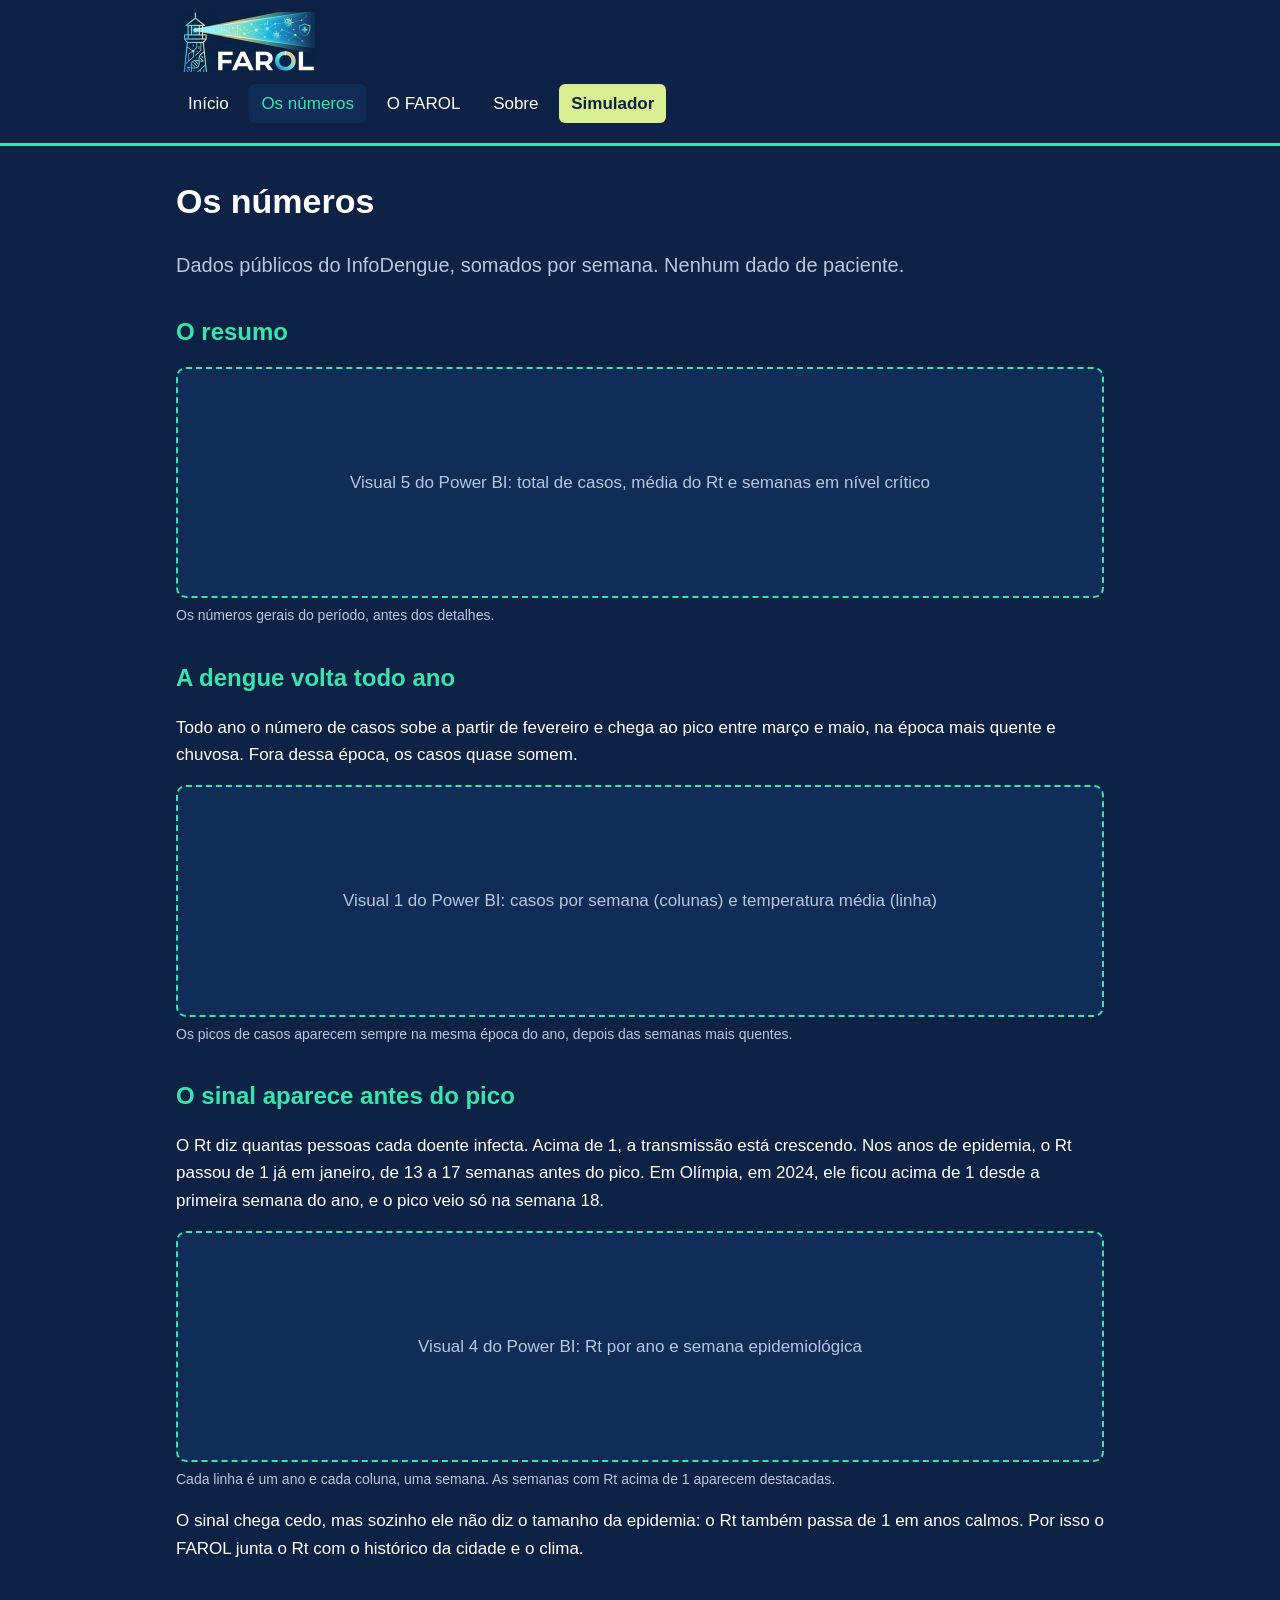
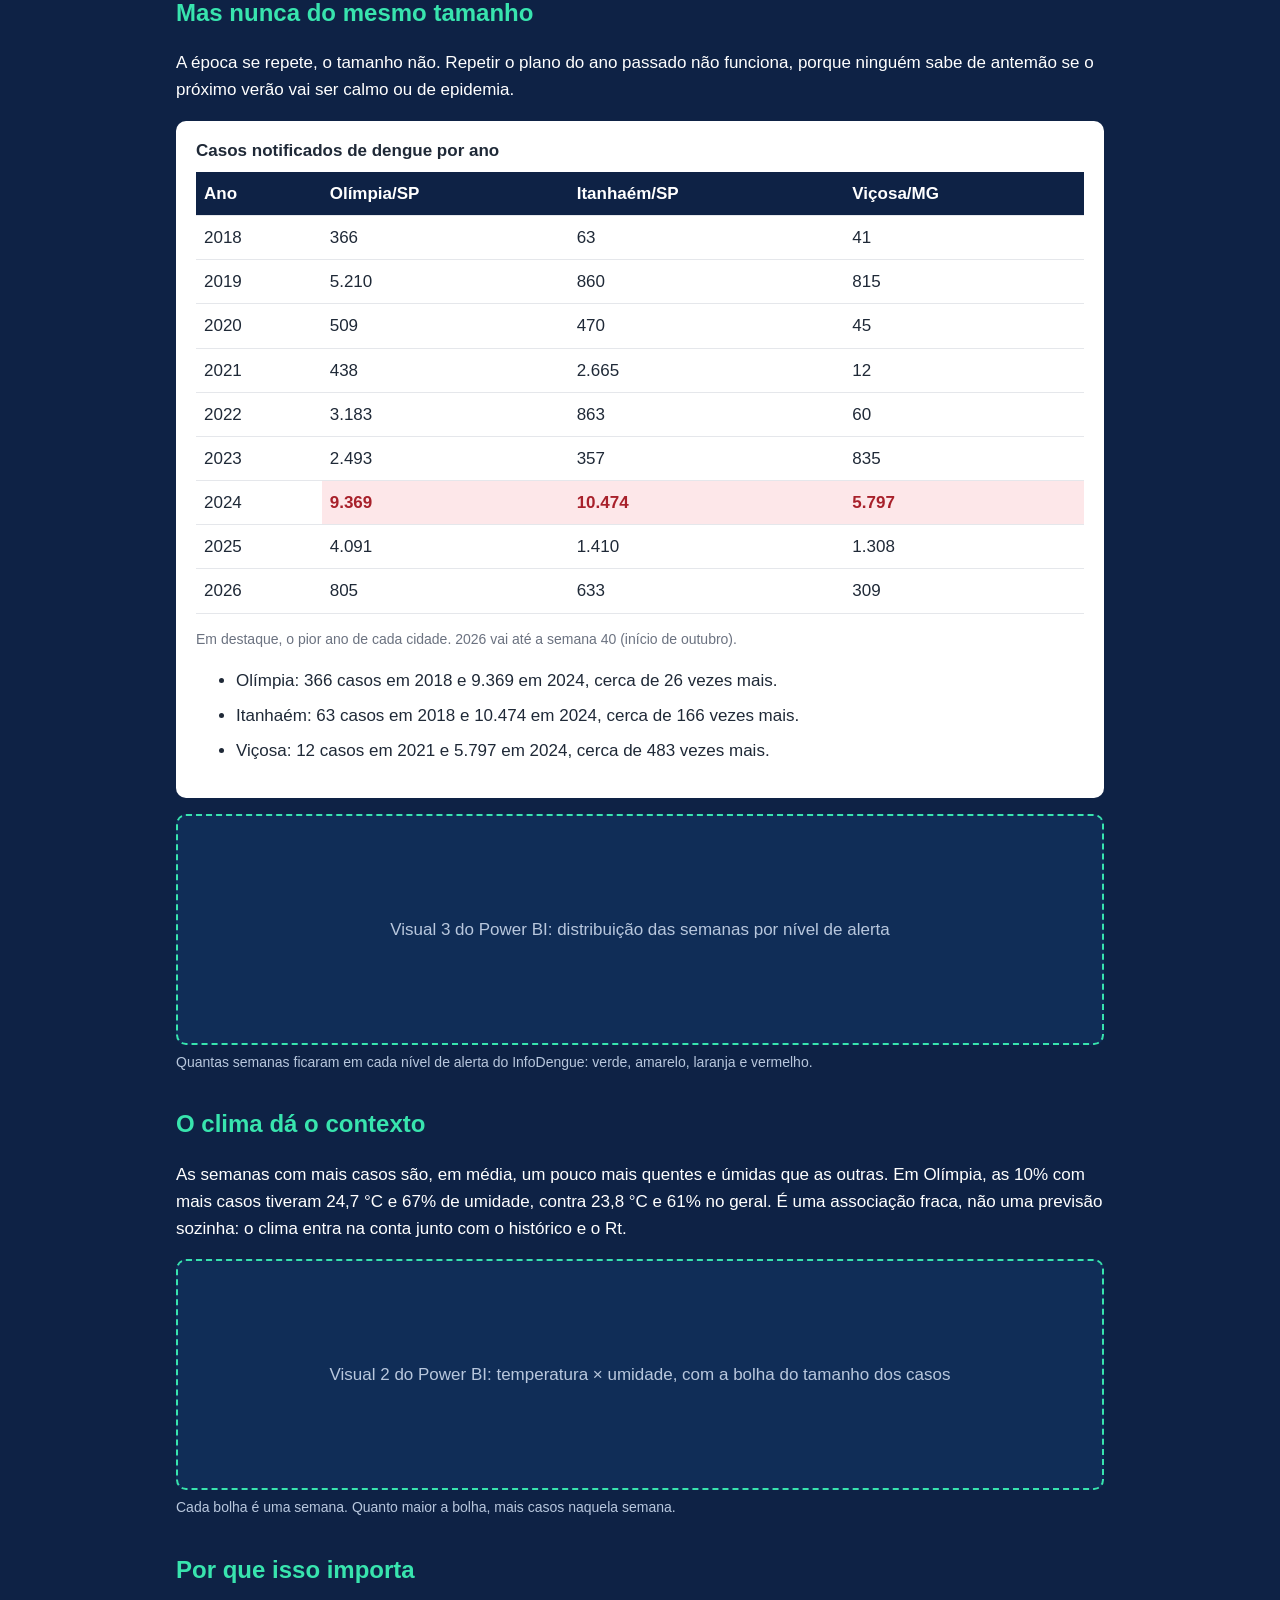
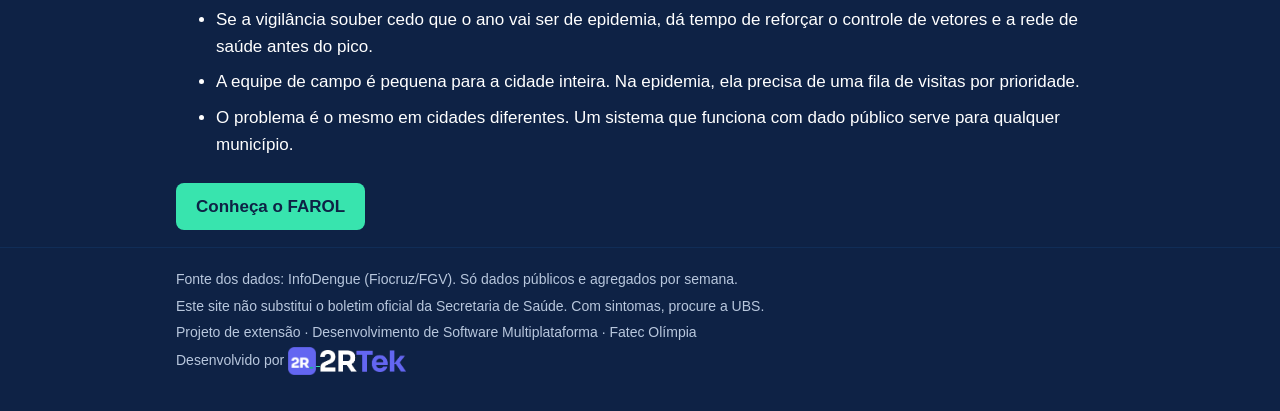
==== site/dados.html @ 9ee1764b "feat: site do FAROL com páginas de início, números, proposta e sobre Espaços reservados para os 5 vi" ====
<!DOCTYPE html>
<html lang="pt-BR">
<head>
    <meta charset="UTF-8">
    <meta name="viewport" content="width=device-width, initial-scale=1.0">
    <title>Os números · FAROL</title>
    <link rel="stylesheet" href="css/estilo.css">
</head>
<body>
    <header class="topo">
        <div class="container">
            <a href="index.html"><img class="marca" src="img/farol-marca.jpg" alt="FAROL"></a>
            <nav>
                <ul class="menu">
                    <li><a href="index.html">Início</a></li>
                    <li><a class="ativo" href="dados.html">Os números</a></li>
                    <li><a href="proposta.html">O FAROL</a></li>
                    <li><a href="sobre.html">Sobre</a></li>
                    <li><a class="destaque" href="simulador.html">Simulador</a></li>
                </ul>
            </nav>
        </div>
    </header>

    <main class="container">
        <h1>Os números</h1>
        <p class="chamada">
            Dados públicos do InfoDengue, somados por semana. Nenhum dado de paciente.
        </p>

        <section>
            <h2>O resumo</h2>
            <!--
                Visual 5 do Power BI (Kell).
                Para colocar: exporte o visual como imagem PNG, salve em site/img/powerbi/visual-5-cartoes.png
                e troque o <div class="espaco-grafico"> abaixo por:
                <img src="img/powerbi/visual-5-cartoes.png" alt="Cartões com o total de casos, a média do Rt e o número de semanas em nível crítico">
            -->
            <figure class="grafico">
                <div class="espaco-grafico">Visual 5 do Power BI: total de casos, média do Rt e semanas em nível crítico</div>
                <figcaption>Os números gerais do período, antes dos detalhes.</figcaption>
            </figure>
        </section>

        <section>
            <h2>A dengue volta todo ano</h2>
            <p>
                Todo ano o número de casos sobe a partir de fevereiro e chega ao pico entre março e maio,
                na época mais quente e chuvosa. Fora dessa época, os casos quase somem.
            </p>
            <!--
                Visual 1 do Power BI (Kell).
                Para colocar: exporte o visual como imagem PNG, salve em site/img/powerbi/visual-1-casos-temperatura.png
                e troque o <div class="espaco-grafico"> abaixo por:
                <img src="img/powerbi/visual-1-casos-temperatura.png" alt="Casos de dengue por semana em colunas e a temperatura média em linha">
            -->
            <figure class="grafico">
                <div class="espaco-grafico">Visual 1 do Power BI: casos por semana (colunas) e temperatura média (linha)</div>
                <figcaption>Os picos de casos aparecem sempre na mesma época do ano, depois das semanas mais quentes.</figcaption>
            </figure>
        </section>

        <section>
            <h2>O sinal aparece antes do pico</h2>
            <p>
                O Rt diz quantas pessoas cada doente infecta. Acima de 1, a transmissão está crescendo.
                Nos anos de epidemia, o Rt passou de 1 já em janeiro, de 13 a 17 semanas antes do pico.
                Em Olímpia, em 2024, ele ficou acima de 1 desde a primeira semana do ano, e o pico veio
                só na semana 18.
            </p>
            <!--
                Visual 4 do Power BI (Kell).
                Para colocar: exporte o visual como imagem PNG, salve em site/img/powerbi/visual-4-rt-ano-semana.png
                e troque o <div class="espaco-grafico"> abaixo por:
                <img src="img/powerbi/visual-4-rt-ano-semana.png" alt="Mapa de calor do Rt por ano e semana epidemiológica, com as semanas de Rt acima de 1 destacadas">
            -->
            <figure class="grafico">
                <div class="espaco-grafico">Visual 4 do Power BI: Rt por ano e semana epidemiológica</div>
                <figcaption>Cada linha é um ano e cada coluna, uma semana. As semanas com Rt acima de 1 aparecem destacadas.</figcaption>
            </figure>
            <p>
                O sinal chega cedo, mas sozinho ele não diz o tamanho da epidemia: o Rt também passa de 1
                em anos calmos. Por isso o FAROL junta o Rt com o histórico da cidade e o clima.
            </p>
        </section>

        <section>
            <h2>Mas nunca do mesmo tamanho</h2>
            <p>
                A época se repete, o tamanho não. Repetir o plano do ano passado não funciona, porque
                ninguém sabe de antemão se o próximo verão vai ser calmo ou de epidemia.
            </p>

            <div class="cartao">
                <table class="tabela">
                    <caption>Casos notificados de dengue por ano</caption>
                    <thead>
                        <tr>
                            <th>Ano</th>
                            <th>Olímpia/SP</th>
                            <th>Itanhaém/SP</th>
                            <th>Viçosa/MG</th>
                        </tr>
                    </thead>
                    <tbody id="corpo-tabela"></tbody>
                </table>
                <p class="nota">Em destaque, o pior ano de cada cidade. 2026 vai até a semana 40 (início de outubro).</p>
                <ul class="lista" id="comparacoes"></ul>
            </div>

            <!--
                Visual 3 do Power BI (Kell).
                Para colocar: exporte o visual como imagem PNG, salve em site/img/powerbi/visual-3-niveis-alerta.png
                e troque o <div class="espaco-grafico"> abaixo por:
                <img src="img/powerbi/visual-3-niveis-alerta.png" alt="Gráfico de rosca com a proporção de semanas em cada nível de alerta">
            -->
            <figure class="grafico">
                <div class="espaco-grafico">Visual 3 do Power BI: distribuição das semanas por nível de alerta</div>
                <figcaption>Quantas semanas ficaram em cada nível de alerta do InfoDengue: verde, amarelo, laranja e vermelho.</figcaption>
            </figure>
        </section>

        <section>
            <h2>O clima dá o contexto</h2>
            <p>
                As semanas com mais casos são, em média, um pouco mais quentes e úmidas que as outras.
                Em Olímpia, as 10% com mais casos tiveram 24,7 °C e 67% de umidade, contra 23,8 °C e 61%
                no geral. É uma associação fraca, não uma previsão sozinha: o clima entra na conta junto
                com o histórico e o Rt.
            </p>
            <!--
                Visual 2 do Power BI (Kell).
                Para colocar: exporte o visual como imagem PNG, salve em site/img/powerbi/visual-2-temperatura-umidade.png
                e troque o <div class="espaco-grafico"> abaixo por:
                <img src="img/powerbi/visual-2-temperatura-umidade.png" alt="Gráfico de dispersão da temperatura média pela umidade média, com bolhas do tamanho do número de casos">
            -->
            <figure class="grafico">
                <div class="espaco-grafico">Visual 2 do Power BI: temperatura × umidade, com a bolha do tamanho dos casos</div>
                <figcaption>Cada bolha é uma semana. Quanto maior a bolha, mais casos naquela semana.</figcaption>
            </figure>
        </section>

        <section>
            <h2>Por que isso importa</h2>
            <ul class="lista">
                <li>Se a vigilância souber cedo que o ano vai ser de epidemia, dá tempo de reforçar o controle de vetores e a rede de saúde antes do pico.</li>
                <li>A equipe de campo é pequena para a cidade inteira. Na epidemia, ela precisa de uma fila de visitas por prioridade.</li>
                <li>O problema é o mesmo em cidades diferentes. Um sistema que funciona com dado público serve para qualquer município.</li>
            </ul>
            <p><a class="botao" href="proposta.html">Conheça o FAROL</a></p>
        </section>
    </main>

    <footer class="rodape">
        <div class="container">
            <p>Fonte dos dados: InfoDengue (Fiocruz/FGV). Só dados públicos e agregados por semana.</p>
            <p>Este site não substitui o boletim oficial da Secretaria de Saúde. Com sintomas, procure a UBS.</p>
            <p>Projeto de extensão · Desenvolvimento de Software Multiplataforma · Fatec Olímpia</p>
            <p class="assinatura">
                Desenvolvido por
                <a href="https://www.2rteksolutions.com.br">
                    <img src="img/2rtek-icone.png" alt="" width="28" height="28">
                    <img src="img/2rtek-nome.png" alt="2RTek Solutions" width="86" height="22">
                </a>
            </p>
        </div>
    </footer>

    <script src="js/numeros.js"></script>
    <script src="js/tabela.js"></script>
</body>
</html>
---- site/css/estilo.css ----
/* Estilo das páginas do site (o simulador tem o próprio arquivo, simulador.css). */
/* Cores da identidade do FAROL:
   azul-marinho #0e2245, ciano #38e4ae, azul #1d63b8, destaque #d9ed92 */

* {
    box-sizing: border-box;
}

body {
    margin: 0;
    background-color: #0e2245;
    color: #ffffff;
    font-family: Arial, Helvetica, sans-serif;
    font-size: 17px;
    line-height: 1.6;
}

a {
    color: #38e4ae;
}

img {
    max-width: 100%;
}

/* Caixa central que segura o conteúdo de todas as páginas. */
.container {
    max-width: 960px;
    margin: 0 auto;
    padding: 0 16px;
}

/* Cabeçalho */
.topo {
    border-bottom: 3px solid #38e4ae;
    padding: 12px 0;
}

.marca {
    display: block;
    height: 60px;
}

.menu {
    list-style: none;
    margin: 12px 0 0 0;
    padding: 0;
}

.menu li {
    display: inline-block;
    margin: 0 4px 8px 0;
}

.menu a {
    display: inline-block;
    padding: 6px 12px;
    border-radius: 6px;
    color: #ffffff;
    text-decoration: none;
}

.menu a:hover {
    background-color: #1d63b8;
}

.menu a.ativo {
    background-color: #102d57;
    color: #38e4ae;
}

.menu a.destaque {
    background-color: #d9ed92;
    color: #0e2245;
    font-weight: bold;
}

/* Conteúdo */
main {
    padding-bottom: 32px;
}

h1 {
    font-size: 34px;
    margin: 28px 0 8px 0;
}

h2 {
    font-size: 24px;
    margin: 32px 0 8px 0;
    color: #38e4ae;
}

.chamada {
    font-size: 20px;
    color: #b8c7dd;
}

.abertura {
    text-align: center;
    padding-top: 16px;
}

.abertura img {
    border-radius: 12px;
}

.lista li {
    margin-bottom: 8px;
}

.botao {
    display: inline-block;
    margin: 8px 8px 0 0;
    padding: 10px 20px;
    border-radius: 8px;
    background-color: #38e4ae;
    color: #0e2245;
    font-weight: bold;
    text-decoration: none;
}

.botao:hover {
    background-color: #00b4d8;
}

.botao-claro {
    background-color: transparent;
    border: 2px solid #38e4ae;
    color: #38e4ae;
}

.botao-claro:hover {
    background-color: #102d57;
}

/* Cartões brancos para tabelas e gráficos */
.cartao {
    background-color: #ffffff;
    color: #1f2937;
    border-radius: 10px;
    padding: 16px 20px;
    margin: 16px 0;
    overflow-x: auto; /* no celular, a tabela larga rola dentro do cartão */
}

.cartao h2 {
    color: #1d63b8;
    margin-top: 0;
}

.cartao a {
    color: #1d63b8;
}

/* As três perguntas da página O FAROL, lado a lado quando cabem. */
.funcao {
    display: inline-block;
    vertical-align: top;
    width: 290px;
    min-height: 220px;
    margin: 8px 8px 8px 0;
}

/* Tabela */
.tabela {
    width: 100%;
    border-collapse: collapse;
}

.tabela caption {
    text-align: left;
    font-weight: bold;
    margin-bottom: 8px;
}

.tabela th,
.tabela td {
    text-align: left;
    padding: 8px;
    border-bottom: 1px solid #e5e7eb;
}

.tabela th {
    background-color: #0e2245;
    color: #ffffff;
}

.tabela tbody tr:hover {
    background-color: #f1f5fb;
}

.tabela td.maior {
    background-color: #fde7e9;
    color: #a8212b;
    font-weight: bold;
}

.nota {
    font-size: 14px;
    color: #6b7280;
}

/* Espaço reservado para os gráficos do Power BI */
.grafico {
    margin: 16px 0;
}

.espaco-grafico {
    background-color: #102d57;
    border: 2px dashed #38e4ae;
    border-radius: 10px;
    color: #b8c7dd;
    text-align: center;
    padding: 100px 16px;
}

.grafico img {
    display: block;
    border-radius: 10px;
}

.grafico figcaption {
    font-size: 14px;
    color: #b8c7dd;
    margin-top: 6px;
}

/* Rodapé */
.rodape {
    border-top: 1px solid #102d57;
    padding: 16px 0 32px 0;
    font-size: 14px;
    color: #b8c7dd;
}

.rodape p {
    margin: 4px 0;
}

.assinatura img {
    vertical-align: middle;
}
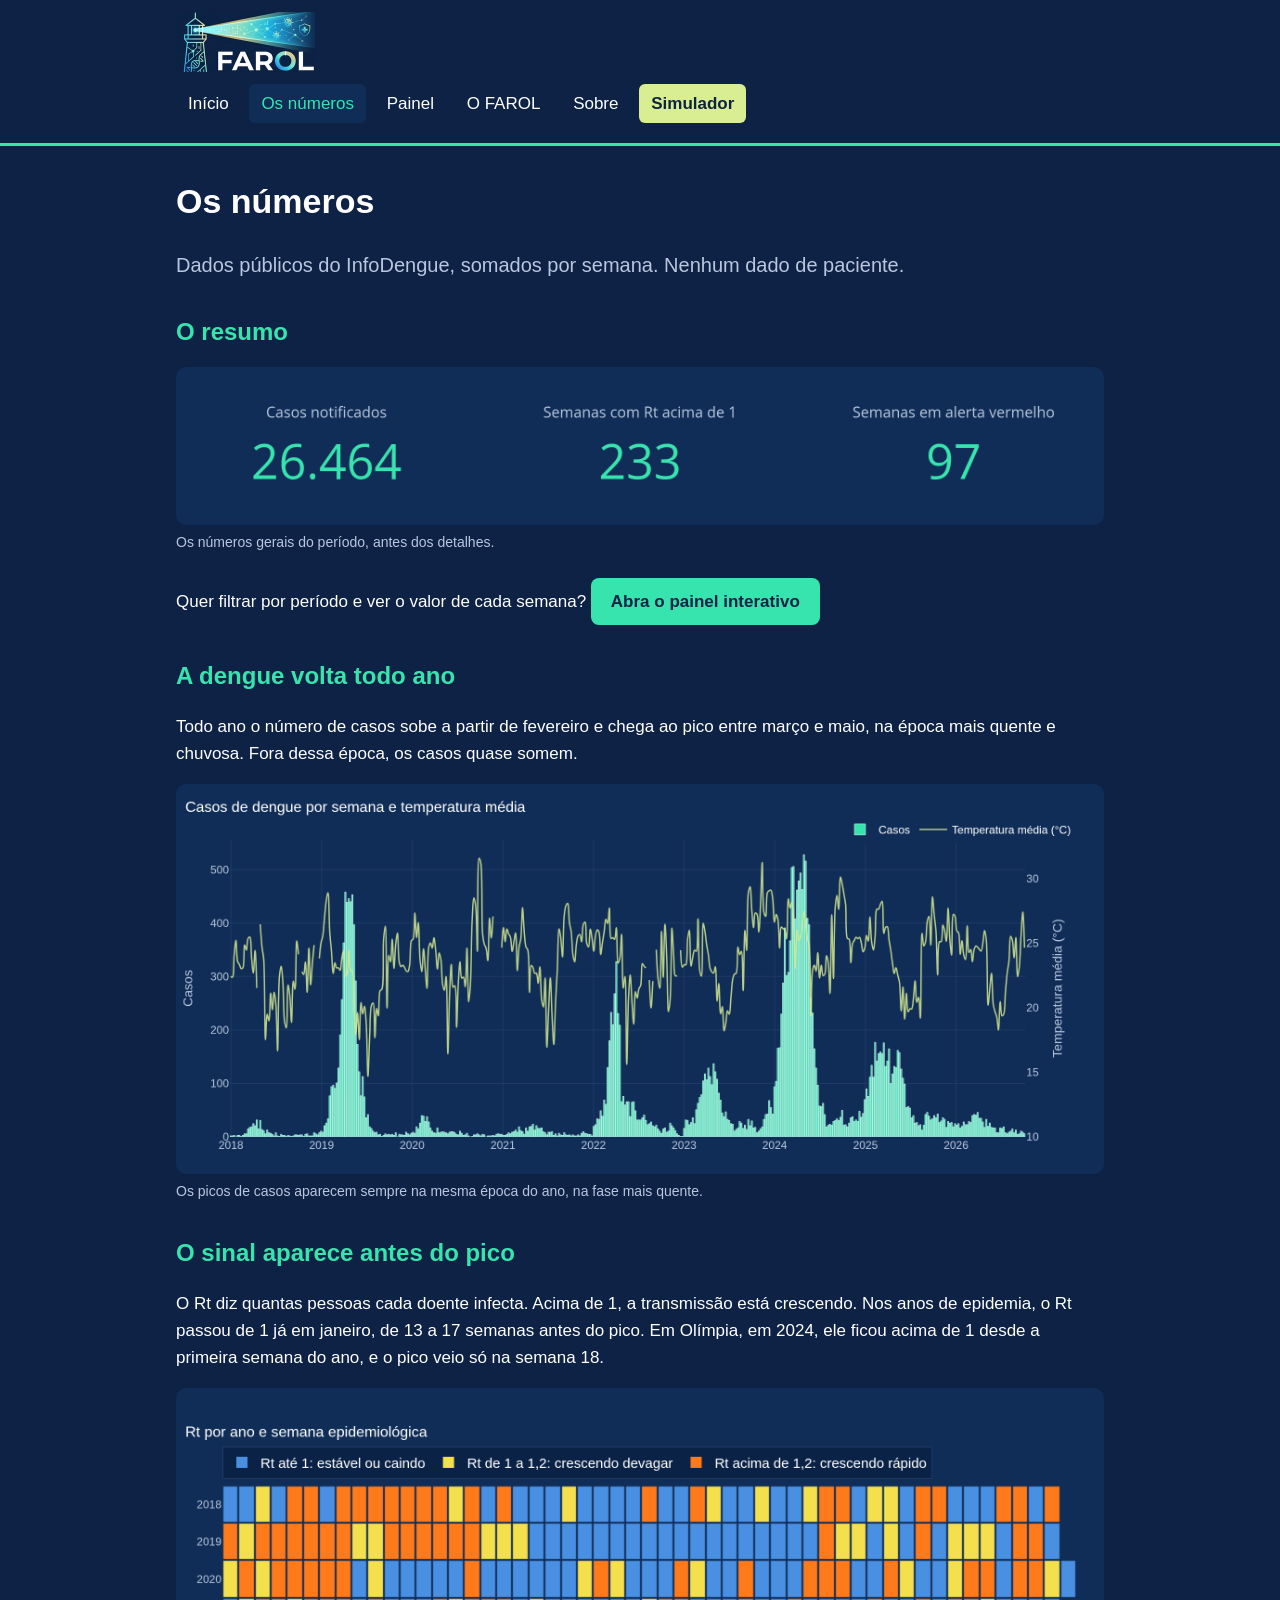
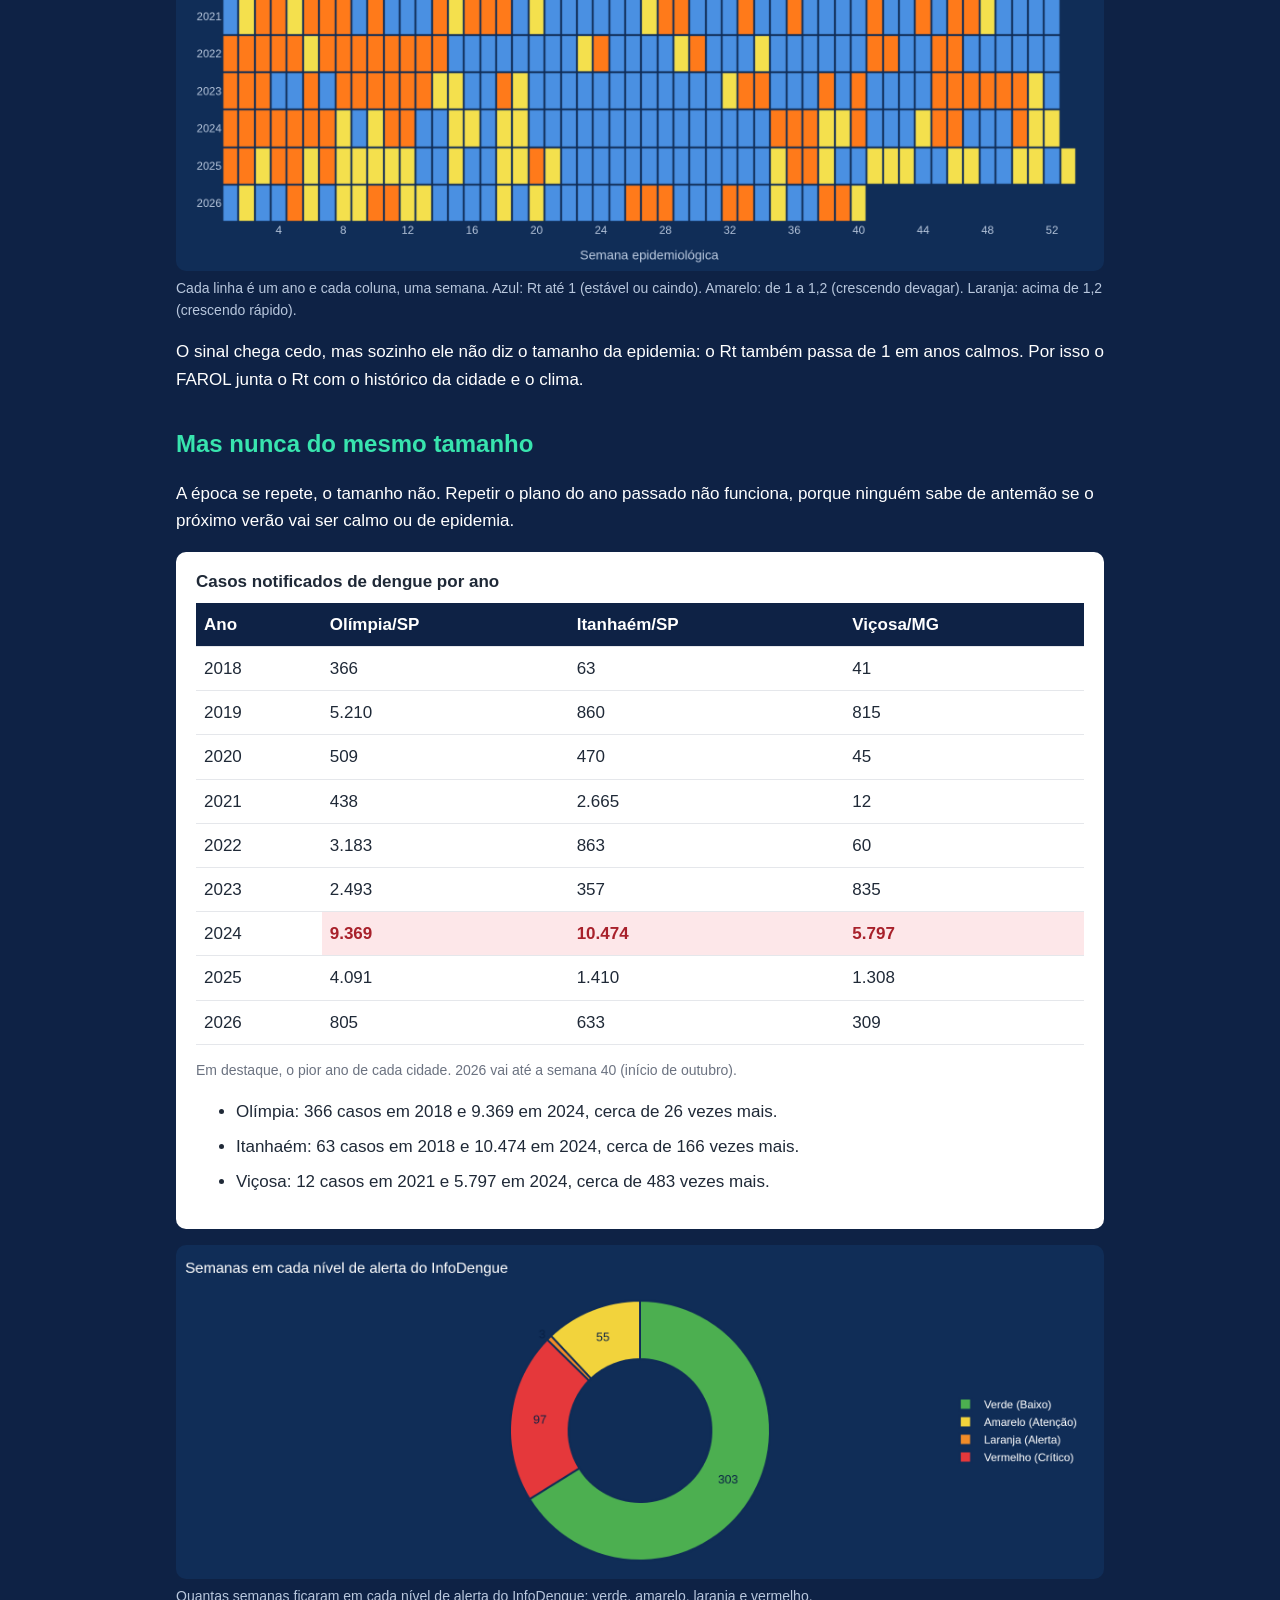
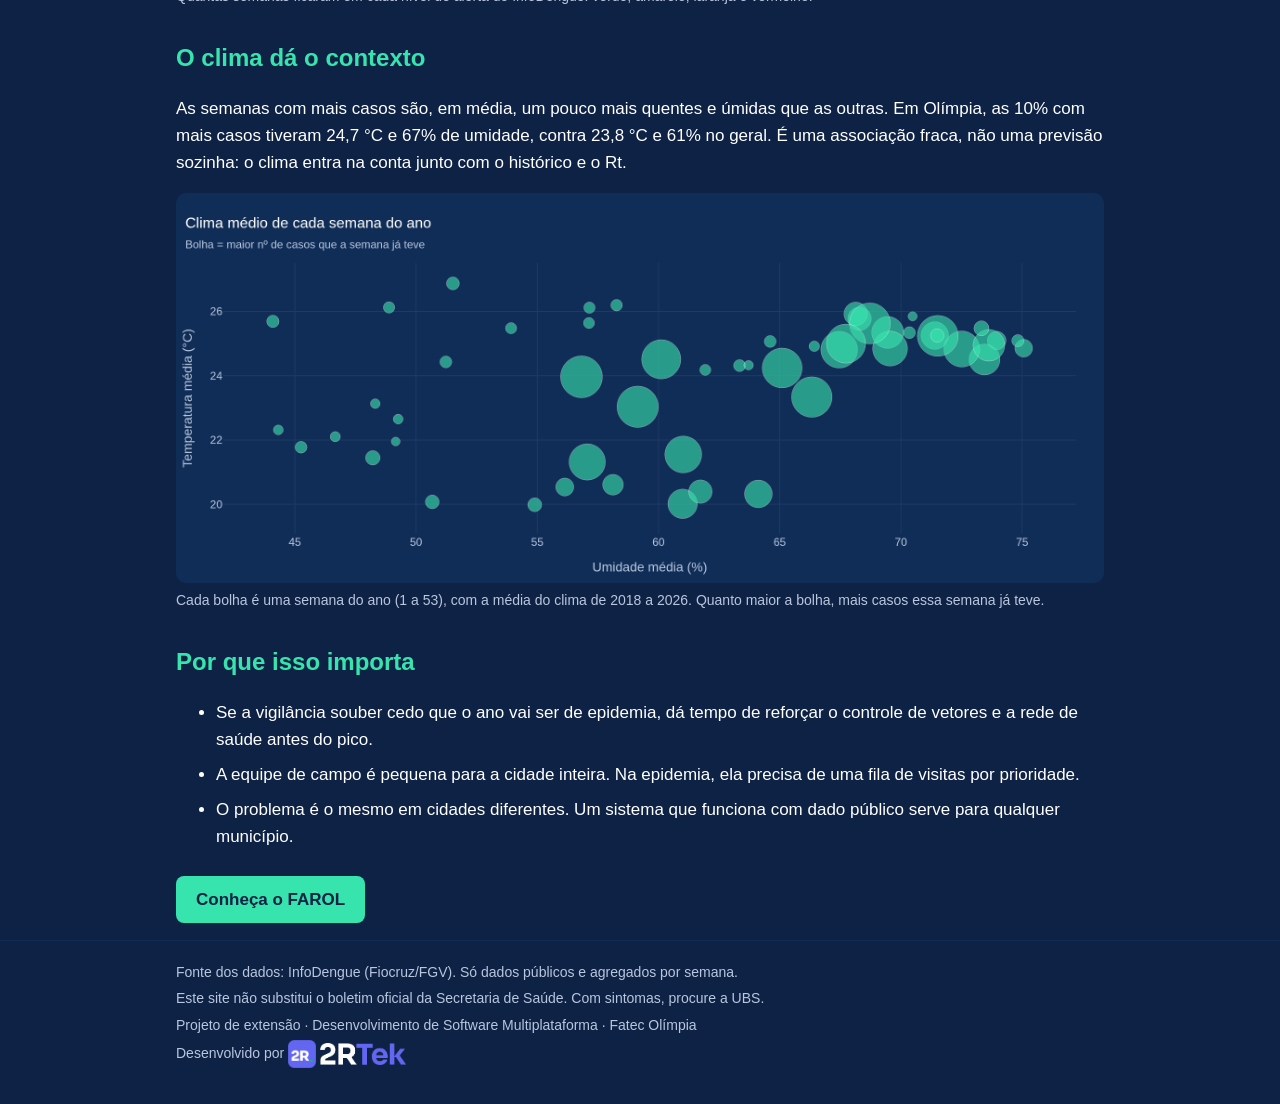
==== commit 528803c7: "feat(painel): painel do FAROL em Streamlit e gráficos na página Os números - painel/: app Streamlit " ====
--- a/site/dados.html
+++ b/site/dados.html
@@ -14,6 +14,7 @@
                 <ul class="menu">
                     <li><a href="index.html">Início</a></li>
                     <li><a class="ativo" href="dados.html">Os números</a></li>
+                    <li><a href="painel.html">Painel</a></li>
                     <li><a href="proposta.html">O FAROL</a></li>
                     <li><a href="sobre.html">Sobre</a></li>
                     <li><a class="destaque" href="simulador.html">Simulador</a></li>
@@ -30,16 +31,11 @@
 
         <section>
             <h2>O resumo</h2>
-            <!--
-                Visual 5 do Power BI (Kell).
-                Para colocar: exporte o visual como imagem PNG, salve em site/img/powerbi/visual-5-cartoes.png
-                e troque o <div class="espaco-grafico"> abaixo por:
-                <img src="img/powerbi/visual-5-cartoes.png" alt="Cartões com o total de casos, a média do Rt e o número de semanas em nível crítico">
-            -->
             <figure class="grafico">
-                <div class="espaco-grafico">Visual 5 do Power BI: total de casos, média do Rt e semanas em nível crítico</div>
+                <img src="img/painel/visual-5-cartoes.png" alt="Total de casos, semanas com Rt acima de 1 e semanas em alerta vermelho, de 2018 a 2026">
                 <figcaption>Os números gerais do período, antes dos detalhes.</figcaption>
             </figure>
+            <p>Quer filtrar por período e ver o valor de cada semana? <a class="botao" href="painel.html">Abra o painel interativo</a></p>
         </section>
 
         <section>
@@ -48,15 +44,9 @@
                 Todo ano o número de casos sobe a partir de fevereiro e chega ao pico entre março e maio,
                 na época mais quente e chuvosa. Fora dessa época, os casos quase somem.
             </p>
-            <!--
-                Visual 1 do Power BI (Kell).
-                Para colocar: exporte o visual como imagem PNG, salve em site/img/powerbi/visual-1-casos-temperatura.png
-                e troque o <div class="espaco-grafico"> abaixo por:
-                <img src="img/powerbi/visual-1-casos-temperatura.png" alt="Casos de dengue por semana em colunas e a temperatura média em linha">
-            -->
             <figure class="grafico">
-                <div class="espaco-grafico">Visual 1 do Power BI: casos por semana (colunas) e temperatura média (linha)</div>
-                <figcaption>Os picos de casos aparecem sempre na mesma época do ano, depois das semanas mais quentes.</figcaption>
+                <img src="img/painel/visual-1-casos-temperatura.png" alt="Casos de dengue por semana em colunas e a temperatura média em linha, de 2018 a 2026">
+                <figcaption>Os picos de casos aparecem sempre na mesma época do ano, na fase mais quente.</figcaption>
             </figure>
         </section>
 
@@ -68,15 +58,9 @@
                 Em Olímpia, em 2024, ele ficou acima de 1 desde a primeira semana do ano, e o pico veio
                 só na semana 18.
             </p>
-            <!--
-                Visual 4 do Power BI (Kell).
-                Para colocar: exporte o visual como imagem PNG, salve em site/img/powerbi/visual-4-rt-ano-semana.png
-                e troque o <div class="espaco-grafico"> abaixo por:
-                <img src="img/powerbi/visual-4-rt-ano-semana.png" alt="Mapa de calor do Rt por ano e semana epidemiológica, com as semanas de Rt acima de 1 destacadas">
-            -->
             <figure class="grafico">
-                <div class="espaco-grafico">Visual 4 do Power BI: Rt por ano e semana epidemiológica</div>
-                <figcaption>Cada linha é um ano e cada coluna, uma semana. As semanas com Rt acima de 1 aparecem destacadas.</figcaption>
+                <img src="img/painel/visual-4-rt-ano-semana.png" alt="Mapa de calor do Rt por ano e semana epidemiológica em três faixas: até 1, de 1 a 1,2 e acima de 1,2">
+                <figcaption>Cada linha é um ano e cada coluna, uma semana. Azul: Rt até 1 (estável ou caindo). Amarelo: de 1 a 1,2 (crescendo devagar). Laranja: acima de 1,2 (crescendo rápido).</figcaption>
             </figure>
             <p>
                 O sinal chega cedo, mas sozinho ele não diz o tamanho da epidemia: o Rt também passa de 1
@@ -108,14 +92,8 @@
                 <ul class="lista" id="comparacoes"></ul>
             </div>
 
-            <!--
-                Visual 3 do Power BI (Kell).
-                Para colocar: exporte o visual como imagem PNG, salve em site/img/powerbi/visual-3-niveis-alerta.png
-                e troque o <div class="espaco-grafico"> abaixo por:
-                <img src="img/powerbi/visual-3-niveis-alerta.png" alt="Gráfico de rosca com a proporção de semanas em cada nível de alerta">
-            -->
             <figure class="grafico">
-                <div class="espaco-grafico">Visual 3 do Power BI: distribuição das semanas por nível de alerta</div>
+                <img src="img/painel/visual-3-niveis-alerta.png" alt="Gráfico de rosca com o número de semanas em cada nível de alerta do InfoDengue">
                 <figcaption>Quantas semanas ficaram em cada nível de alerta do InfoDengue: verde, amarelo, laranja e vermelho.</figcaption>
             </figure>
         </section>
@@ -128,15 +106,9 @@
                 no geral. É uma associação fraca, não uma previsão sozinha: o clima entra na conta junto
                 com o histórico e o Rt.
             </p>
-            <!--
-                Visual 2 do Power BI (Kell).
-                Para colocar: exporte o visual como imagem PNG, salve em site/img/powerbi/visual-2-temperatura-umidade.png
-                e troque o <div class="espaco-grafico"> abaixo por:
-                <img src="img/powerbi/visual-2-temperatura-umidade.png" alt="Gráfico de dispersão da temperatura média pela umidade média, com bolhas do tamanho do número de casos">
-            -->
             <figure class="grafico">
-                <div class="espaco-grafico">Visual 2 do Power BI: temperatura × umidade, com a bolha do tamanho dos casos</div>
-                <figcaption>Cada bolha é uma semana. Quanto maior a bolha, mais casos naquela semana.</figcaption>
+                <img src="img/painel/visual-2-temperatura-umidade.png" alt="Gráfico de bolhas com a temperatura média e a umidade média de cada semana do ano">
+                <figcaption>Cada bolha é uma semana do ano (1 a 53), com a média do clima de 2018 a 2026. Quanto maior a bolha, mais casos essa semana já teve.</figcaption>
             </figure>
         </section>
 
--- a/site/css/estilo.css
+++ b/site/css/estilo.css
@@ -217,10 +217,33 @@
 
 .grafico img {
     display: block;
+    width: 100%;
+    height: auto;
     border-radius: 10px;
 }
 
 .grafico figcaption {
+    font-size: 14px;
+    color: #b8c7dd;
+    margin-top: 6px;
+}
+
+/* Vídeo do FAROL no celular (vertical, centralizado) */
+.video {
+    margin: 16px 0;
+    text-align: center;
+}
+
+.video video {
+    display: block;
+    width: 360px;
+    max-width: 100%;
+    height: auto;
+    margin: 0 auto;
+    border-radius: 12px;
+}
+
+.video figcaption {
     font-size: 14px;
     color: #b8c7dd;
     margin-top: 6px;
@@ -238,6 +261,25 @@
     margin: 4px 0;
 }
 
+.assinatura a {
+    text-decoration: none; /* sem o sublinhado entre as duas imagens do logo */
+}
+
 .assinatura img {
     vertical-align: middle;
 }
+
+/* Painel interativo (Streamlit) embutido: mais largo que o resto do site */
+.painel-largo {
+    max-width: 1800px;
+    margin: 0 auto 24px;
+    padding: 0 16px;
+}
+
+.painel-embed {
+    width: 100%;
+    height: 1500px;
+    border: 1px solid #1f3b66;
+    border-radius: 10px;
+    background-color: #0a2246;
+}
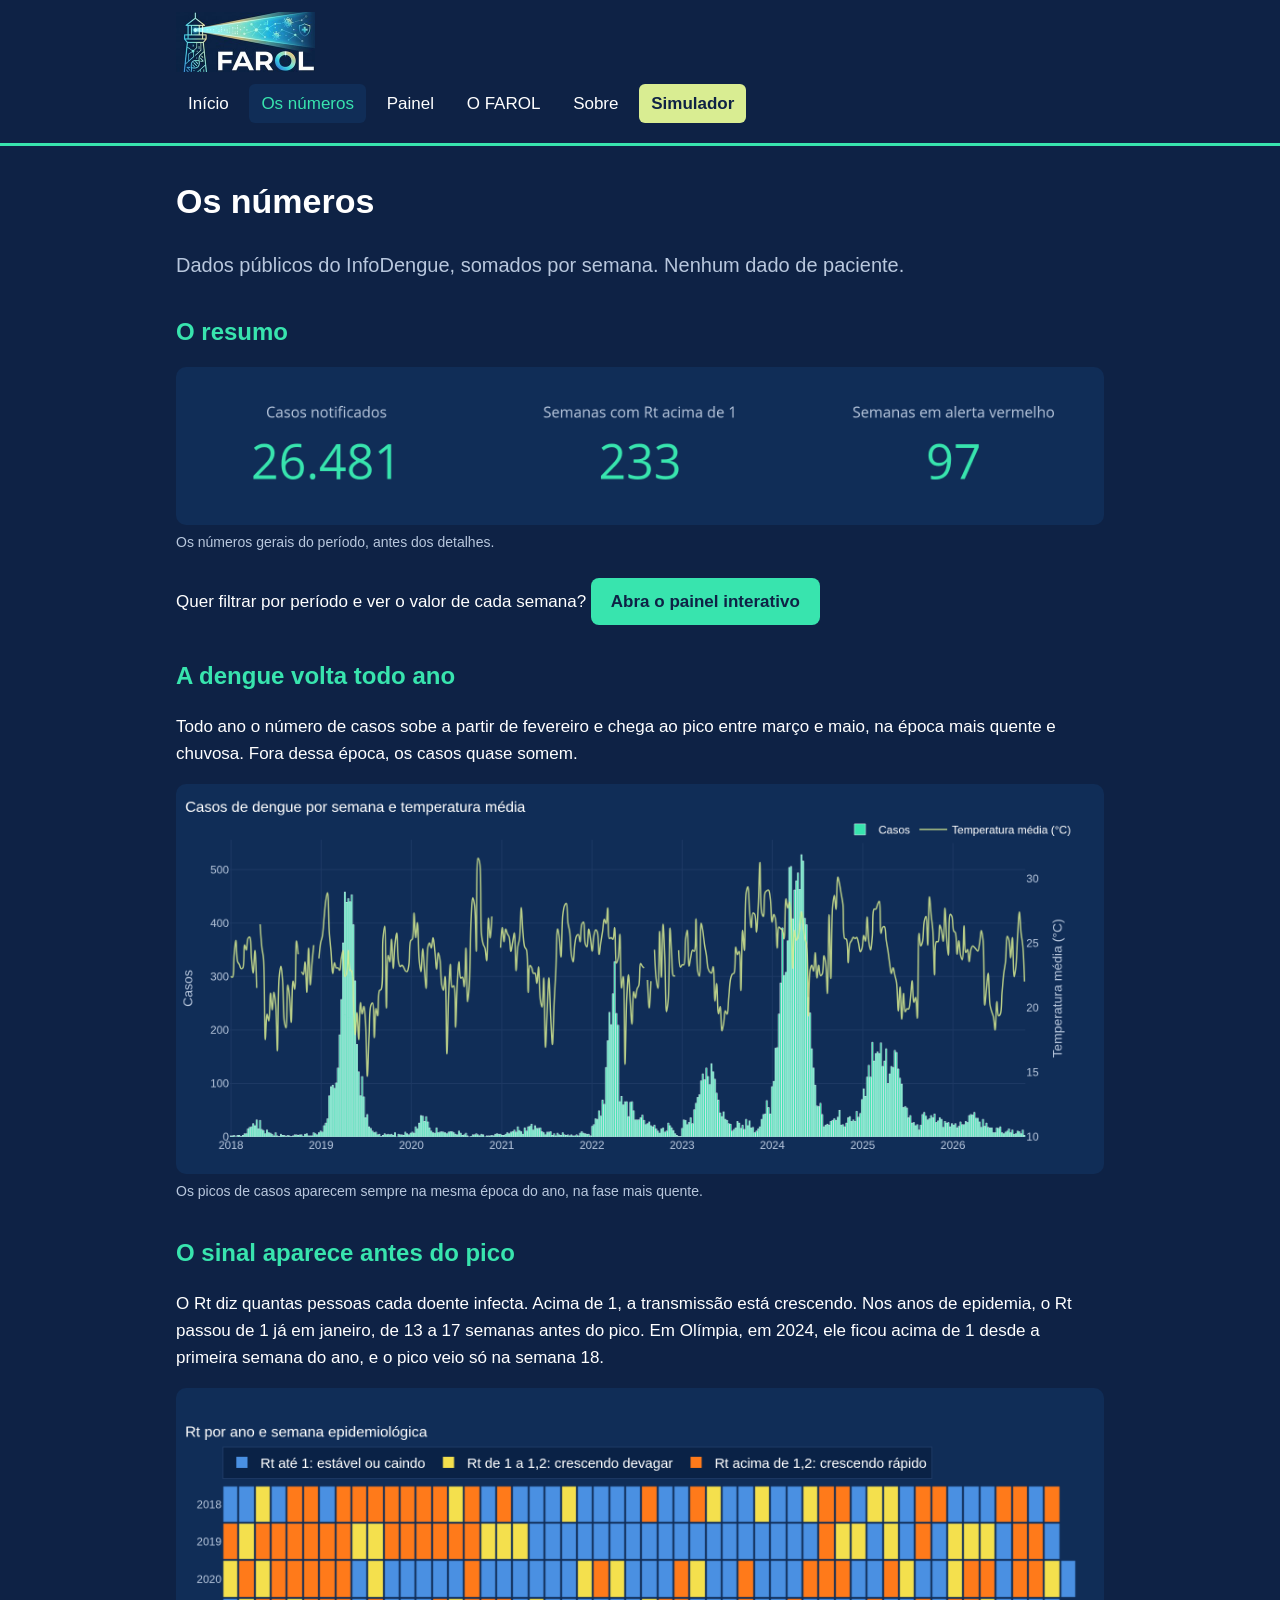
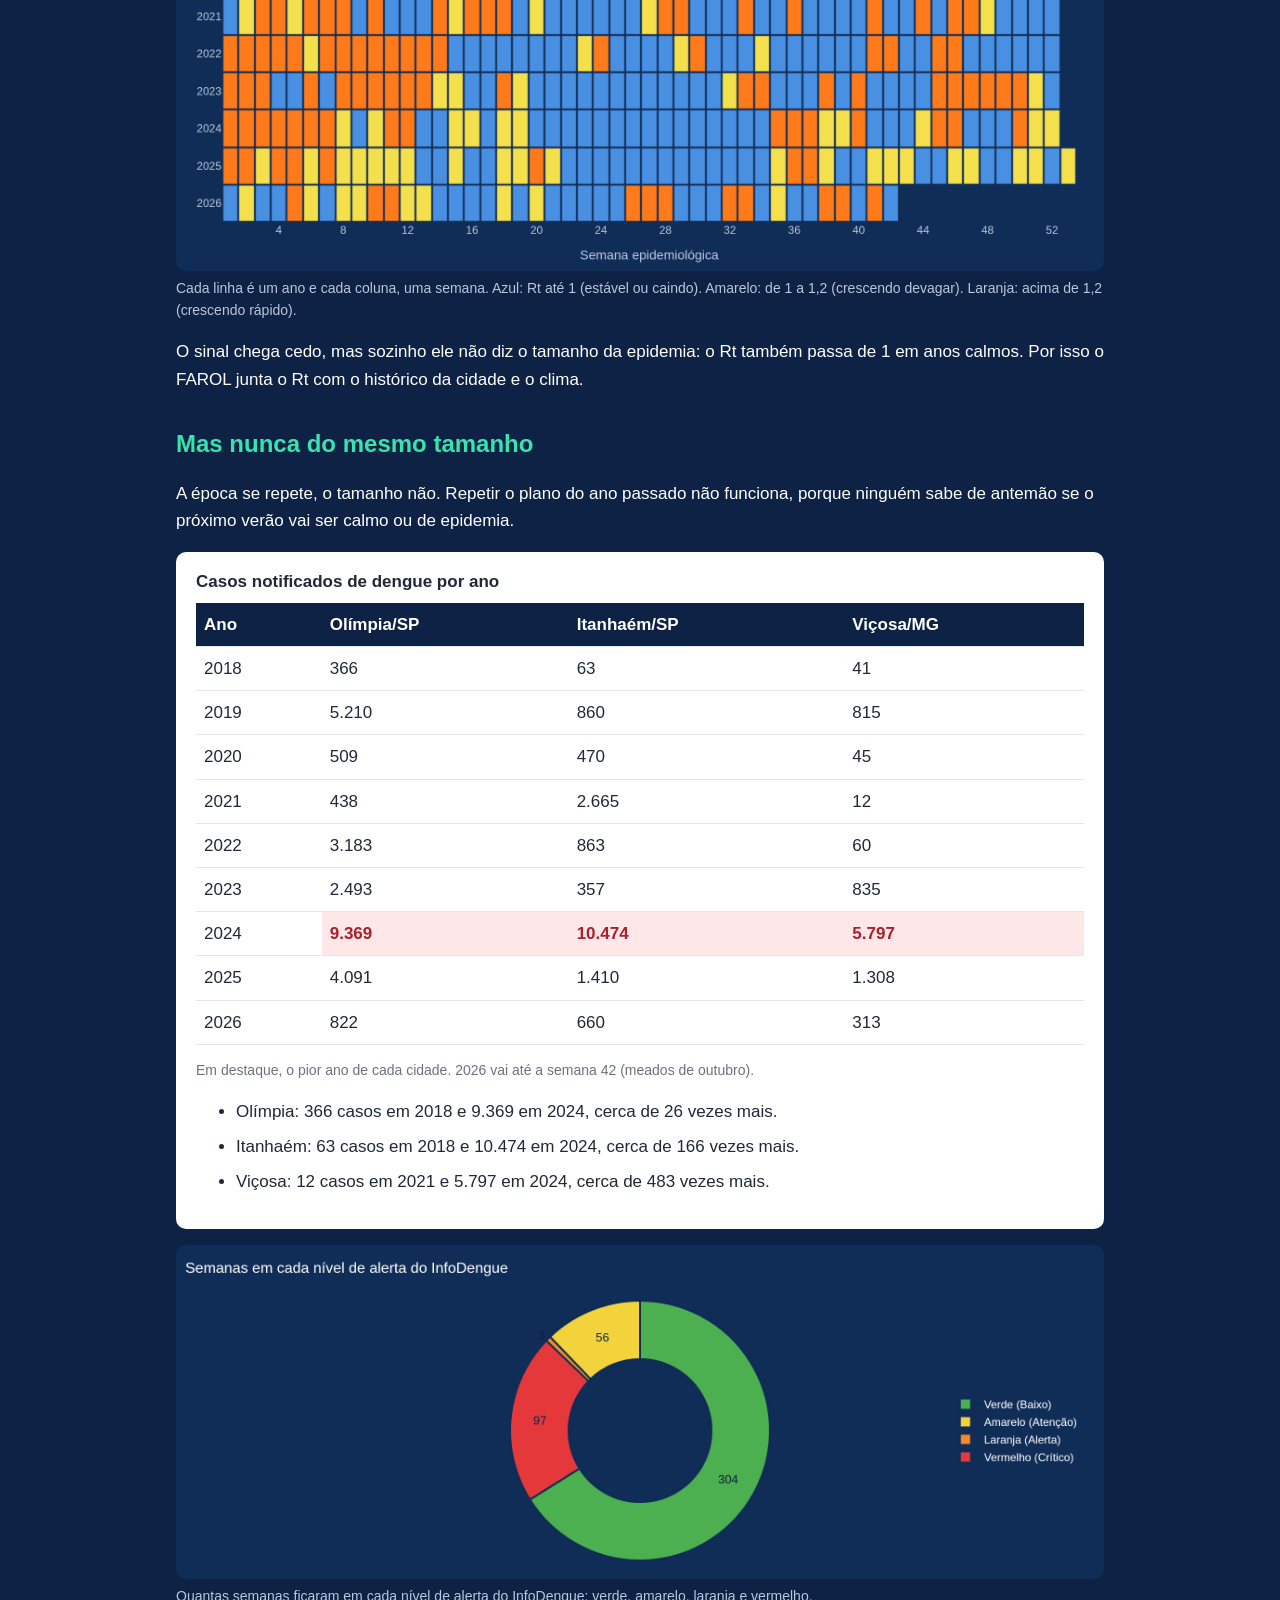
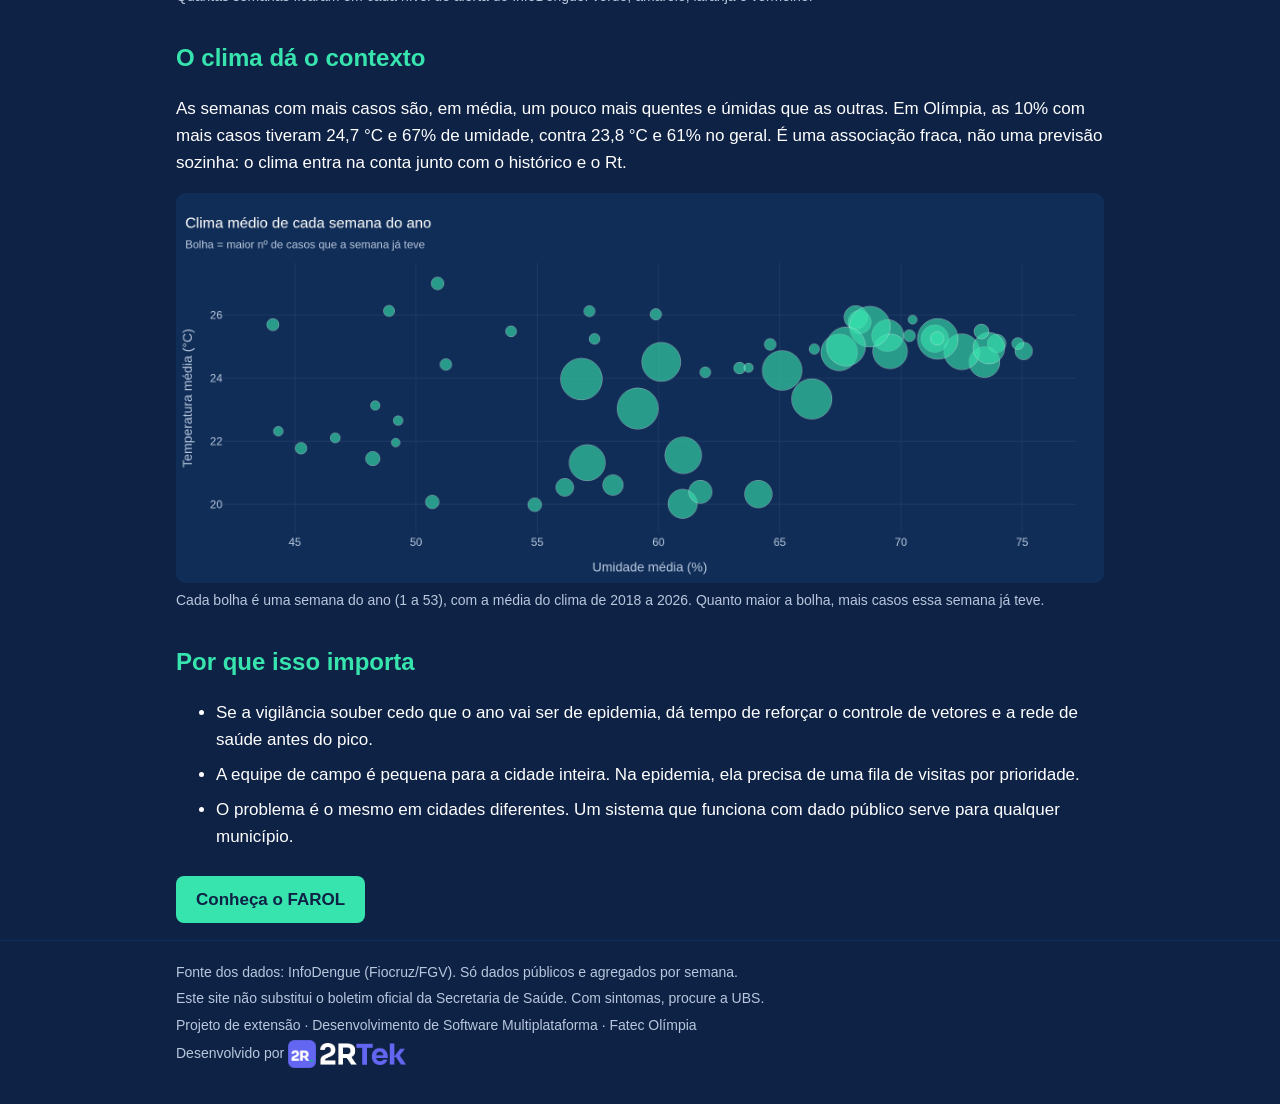
==== commit 1798af44: "feat: site de apresentação do FAROL (vitrine pública)" ====
--- a/site/dados.html
+++ b/site/dados.html
@@ -88,7 +88,7 @@
                     </thead>
                     <tbody id="corpo-tabela"></tbody>
                 </table>
-                <p class="nota">Em destaque, o pior ano de cada cidade. 2026 vai até a semana 40 (início de outubro).</p>
+                <p class="nota">Em destaque, o pior ano de cada cidade. 2026 vai até a semana 42 (meados de outubro).</p>
                 <ul class="lista" id="comparacoes"></ul>
             </div>
 
